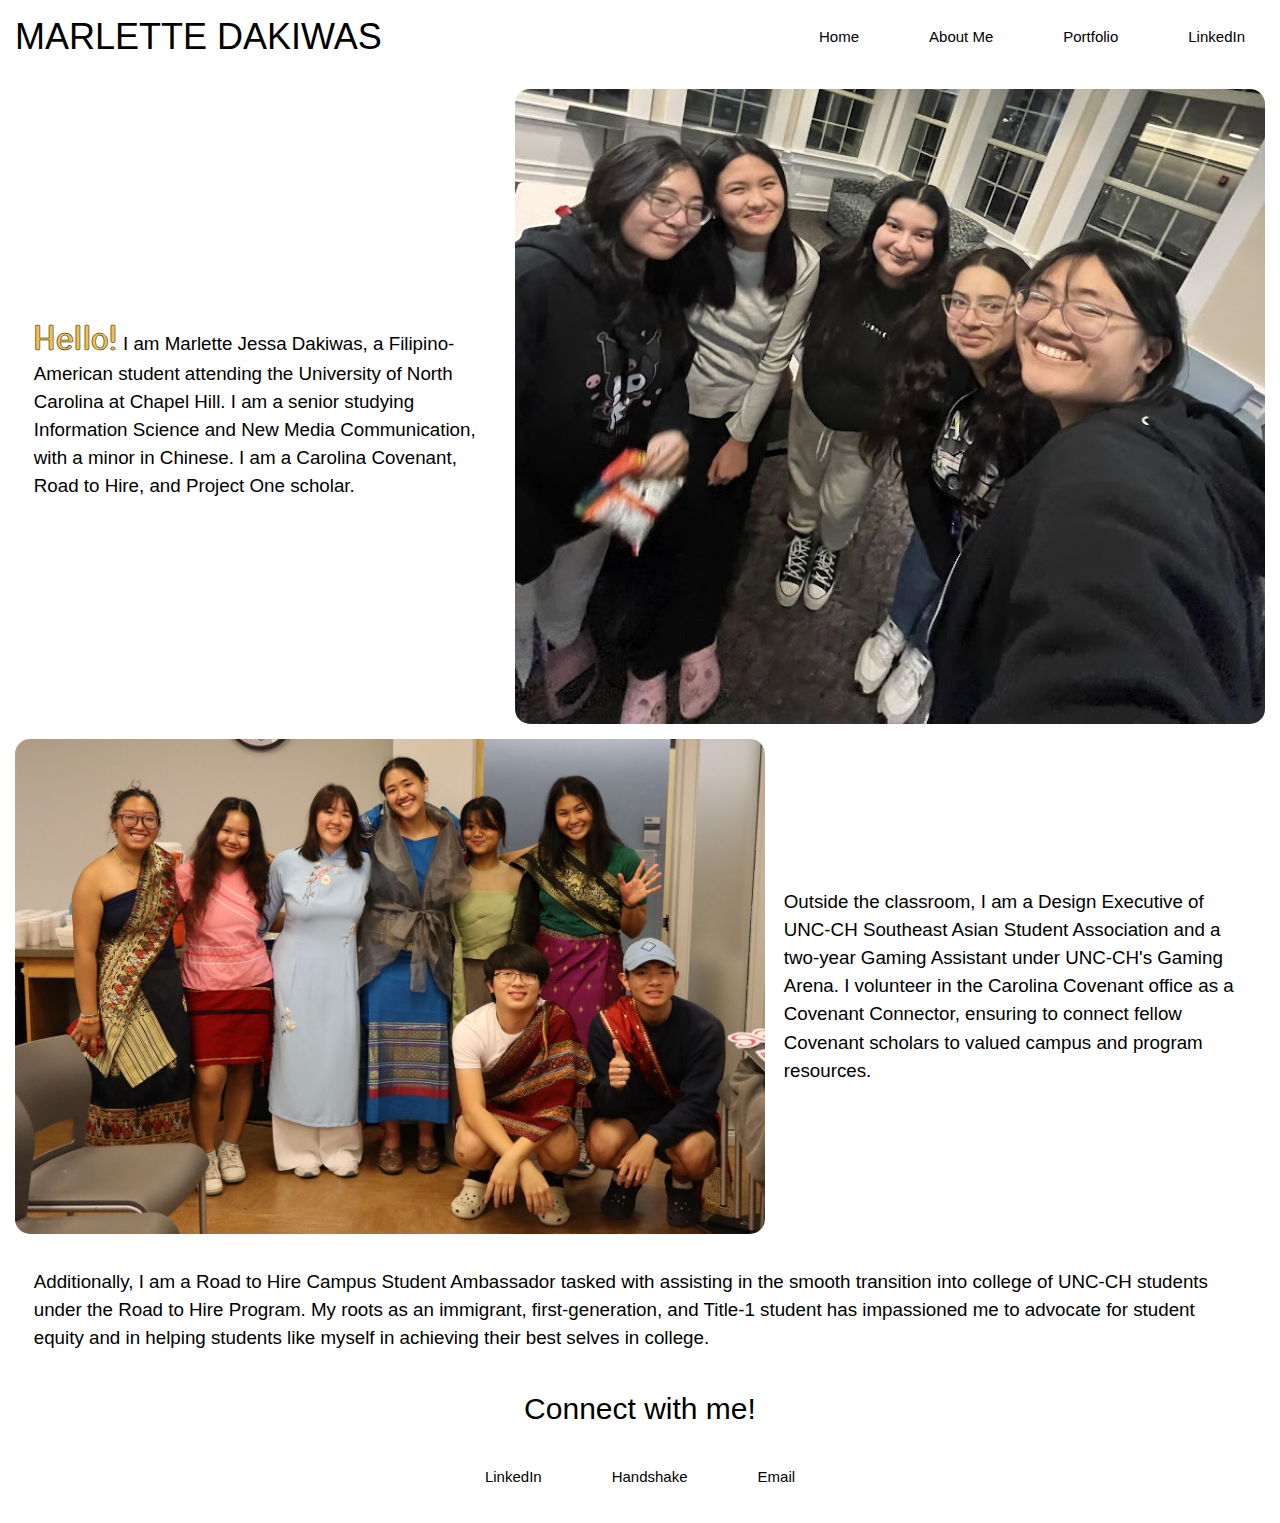
==== pages/aboutme.html @ 0cc44f16 "set-up" ====
<!DOCTYPE html>
<html lang="en">
    <head>
        <meta charset="UTF-8" dir="ltr">
        <meta name="description" content="INLS572">
        <meta name="keywords" content="HTML, CSS, JS">
        <meta name="author" content="Marlette Dakiwas">
        <meta name="viewport" content="width=device-width, initial-scale=1.0">
        <link rel="stylesheet" href="https://www.w3schools.com/w3css/4/w3.css">
        <link rel="stylesheet" href="../default.css">
        <title>About Me</title>
        <style>
            @import url('https://fonts.googleapis.com/css2?family=Yusei+Magic&display=swap');
        </style>
    </head>
    <body id="aboutcss">
        <header>
            <h1 class="logo"><a href="../index.html">MARLETTE DAKIWAS</a></h1>
            <nav>
              <ul>
                <li><a href="../index.html">Home</a></li>
                <li><a href="aboutme.html">About Me</a></li>
                <li><a href="works.html">Portfolio</a></li>
                <li><a href="https://www.linkedin.com/in/mdakiwas">LinkedIn</a></li>
              </ul>
            </nav>
          </header>

        <main>
            <p>
                <span class="textstroke">Hello!</span> I am Marlette Jessa Dakiwas, a Filipino-American student attending the University of North Carolina at Chapel Hill.
                I am a senior studying Information Science and New Media Communication, with a minor in Chinese.
                I am a Carolina Covenant, Road to Hire, and Project One scholar. 
            </p>
            <img src="../Graphics/r2hstuamb.jpeg" alt="Road to Hire Student Ambassador" id="img1">
            <img src="../Graphics/seasa.jpg" alt="SEASA Cultural Wear event" id="img2">
            <p>Outside the classroom, I am a Design Executive of UNC-CH Southeast Asian Student Association and a two-year
                Gaming Assistant under UNC-CH's Gaming Arena.
                I volunteer in the Carolina Covenant office as a Covenant Connector, ensuring to connect fellow Covenant
                scholars to valued campus and program resources.</p>
            <p id="finalp">Additionally, I am a Road to Hire Campus Student Ambassador tasked with assisting in the smooth transition into
                college of UNC-CH students under the Road to Hire Program. My roots as an immigrant, first-generation, and Title-1 student has impassioned me to advocate for student
                equity and in helping students like myself in achieving their best selves in college.</p>
        </main>
        <section id="contacts">
            <h2>Connect with me!</h2>
            <ul>
                <li><a href="https://www.linkedin.com/in/mdakiwas">LinkedIn</a></li>
                <li><a href="https://unc.joinhandshake.com/profiles/31620094">Handshake</a></li>
                <li><a href="https://mail.google.com/mail/u/?authuser=mjessdakiwas@gmail.com">Email</a></li>
            </ul>
        </section>
    </body>
</html>
---- default.css ----
.yusei-magic-regular {
    font-family: "Yusei Magic", sans-serif;
    font-weight: 400;
    font-style: normal;
  }

header {
    background-color: #ffffff;
    display: flex;
    flex-direction: column;
    align-items: center;
    justify-content: space-between;
}

header h1 {
    text-align: center;
}

#logo {
    flex: 1;
}

header ul {
    margin: 0;
    padding: 0;
    display: flex;
    flex-wrap: wrap;
    flex-direction: column;
    align-items: center;
}

header ul li {
    padding: 20px;
    list-style-type: none;
}

a {
    padding: 15px;
    color: black;
    text-decoration: none;
}

#window {
    position: relative;
    width: 100%;
    height: auto;
    object-fit: cover;
    border-radius: 42% 42% 0% 0% / 40% 40% 30% 30%;
}
  
#indexcss img {
    max-width: 100%;
    max-height: 100%;
    margin-top: 1em;
}

#indexcss aside {
    float: none;
    margin-top: 0;
    text-align: center;
    width: 100%;
    max-width: fit-content;
    padding: 25px;
    border-radius: 5px;
    background: rgba(0, 0, 0, 0.5);
    color: #fff; 
    font-size: 2em;
}

#intro-blurb {
    padding: 20px;
    width: 75%;
    border: 2px solid #000000;
    margin-top: 1em;
    margin-bottom: 2em;
}

#intro-blurb h1 {
    font-size: 2.5em;
}

#intro-blurb p {
    margin-bottom: 2em;
}

p {
    font-size: 1.25em;
}

#aboutcss main {
    display: flex;
    flex-wrap: wrap;
    flex-direction: column;
    align-items: center;
    justify-content: center;
    row-gap: 1em;
    margin: 1em;
}

span {
    color: #f3c04d;
    font-family: "Yusei Magic", sans-serif;
    font-size: xx-large;
}

#aboutcss img {
    max-width: 100%;
    height: auto;
    border-radius: 15px;
}

#contacts {
    text-align: center;
}

#contacts h2 {
    margin: 0;
}

#contacts ul {
    margin: 0;
    padding: 0;
    display: flex;
    flex-wrap: wrap;
    flex-direction: column;
    justify-content: center;
    margin: 1em;
}

#contacts li {
    padding: 20px;
    list-style-type: none;
}

#contacts a {
    text-decoration: none;
    color: black;
}

#workscss h1, h2, h3, h4 {
    margin-left: 30px;
}

#projects {
    display: flex;
    flex-direction: row;
    flex-wrap: wrap;
    row-gap: 1.5em;
}

#projects img {
    display: block;
    width: 100%;
    height: auto;
}

#graphics {
    position: relative;
    margin: auto;
    width: 90%;
}

#graphics img {
    width: 100%;
    height: auto;
}

.slides {
    display: none;
}

#indicators {
    display: none;
}

article p {
    color: black;
    margin-bottom: 2em;
}

#projects aside {
    margin: 2em;
}

a.button {
    background-color: #f3c04d;
    border-radius: 60px;
    padding: 15px 30px;
    border: solid black 1px;
}

li a:hover {
    background-color: #f3c04d;
    border: solid black 1px;
    border-radius: 60px;
    text-decoration: none;
}

.center {
    display: block;
    margin-left: auto;
    margin-right: auto;
    text-align: center;
}

.textstroke {
    color: #f3c04d;
    -webkit-text-fill-color: #f3c04d;
    -webkit-text-stroke-width: .5px;
    -webkit-text-stroke-color: rgb(0, 0, 0);
}

@media screen and (min-width: 550px) {
    header ul {
        flex-direction: row;
    }
    #contacts ul {
        flex-direction: row;
    }
}

@media screen and (min-width: 768px) {
    #graphics {
        margin-top: 1em;
        width: 75%;
    }
    #indicators {
        margin-top: 1em;
        margin-left: auto;
        margin-right: auto;
        margin-bottom: 2em;
        overflow-x: scroll;
        display: flex;
        gap: 1em;
        min-height: min-content;
        height: 125px;
        width: 85%;
    }
    .img-ind {
        width: 125px;
        cursor: pointer;
        opacity: 55%;
    }
    .active, .img-ind:hover {
        opacity: 100%;
    }
    .fade {
        animation-name: fade;
        animation-duration: 1.5s;
    }
    @keyframes fade {
        from {opacity: .4}
        to {opacity: 1}
    }
}

@media screen and (min-width: 815px) {
    #indexcss main {
        display: grid;
        grid-template-columns: 45% 20% 35%;
        grid-template-rows: auto;
        align-items: center;
    }
    #window {
        width: auto;
        height: 100vh;
    }
    picture {
        margin-left: 2em;
        grid-column: 1/3;
        grid-row: 1/3;
        z-index: 0;
    }
    #indexcss aside {
        width: auto;
        height: fit-content;
        text-align: right;
        margin-right: .5em;
        grid-column: 2/4;
        grid-row: 1/2;
        z-index: 1;
    }
    #intro-blurb {
        grid-column: 3/4;
        grid-row: 2/3;
        z-index: 2;
    }
    #aboutcss main {
        display: grid;
        grid-template-columns: 40% 20% 40%;
        grid-template-rows: auto;
        align-items: center;
        justify-content: center;
        align-content: center;
        margin: 1em;
    }
    #aboutcss p {
        margin: 1em;
    }
    #finalp {
        grid-column: 1/4;
    }
    #img1 {
        grid-column: 2/4;
        width: 100%;
    }
    #img2 {
        grid-column: 1/3;
    }
    #projects article {
        width: 33%;
        align-items: center;
        justify-items: center;
        text-align: center;
    }
    #projects img {
        width: 75%;
        height: auto;
    }
    #graphics {
        width: 55%;
    }
    #indicators {
        width: 65%;
        height: 150px;
    }
    .img-ind {
        width: 150px;
    }
}

@media screen and (min-width: 896px) {
    header {
        flex-direction: row;
    }
}

@media screen and (min-width: 1050px) {
    #indexcss aside {
        font-size: 2.25em;
    }
    #graphics {
        width: 40%;
    }
}

/* width */
::-webkit-scrollbar {
    width: 10px;
  }
  
  /* Track */
  ::-webkit-scrollbar-track {
    background: #f1f1f1; 
  }
   
  /* Handle */
  ::-webkit-scrollbar-thumb {
    background: #f3c04d; 
  }
  
  /* Handle on hover */
  ::-webkit-scrollbar-thumb:hover {
    background: #624a11; 
  }
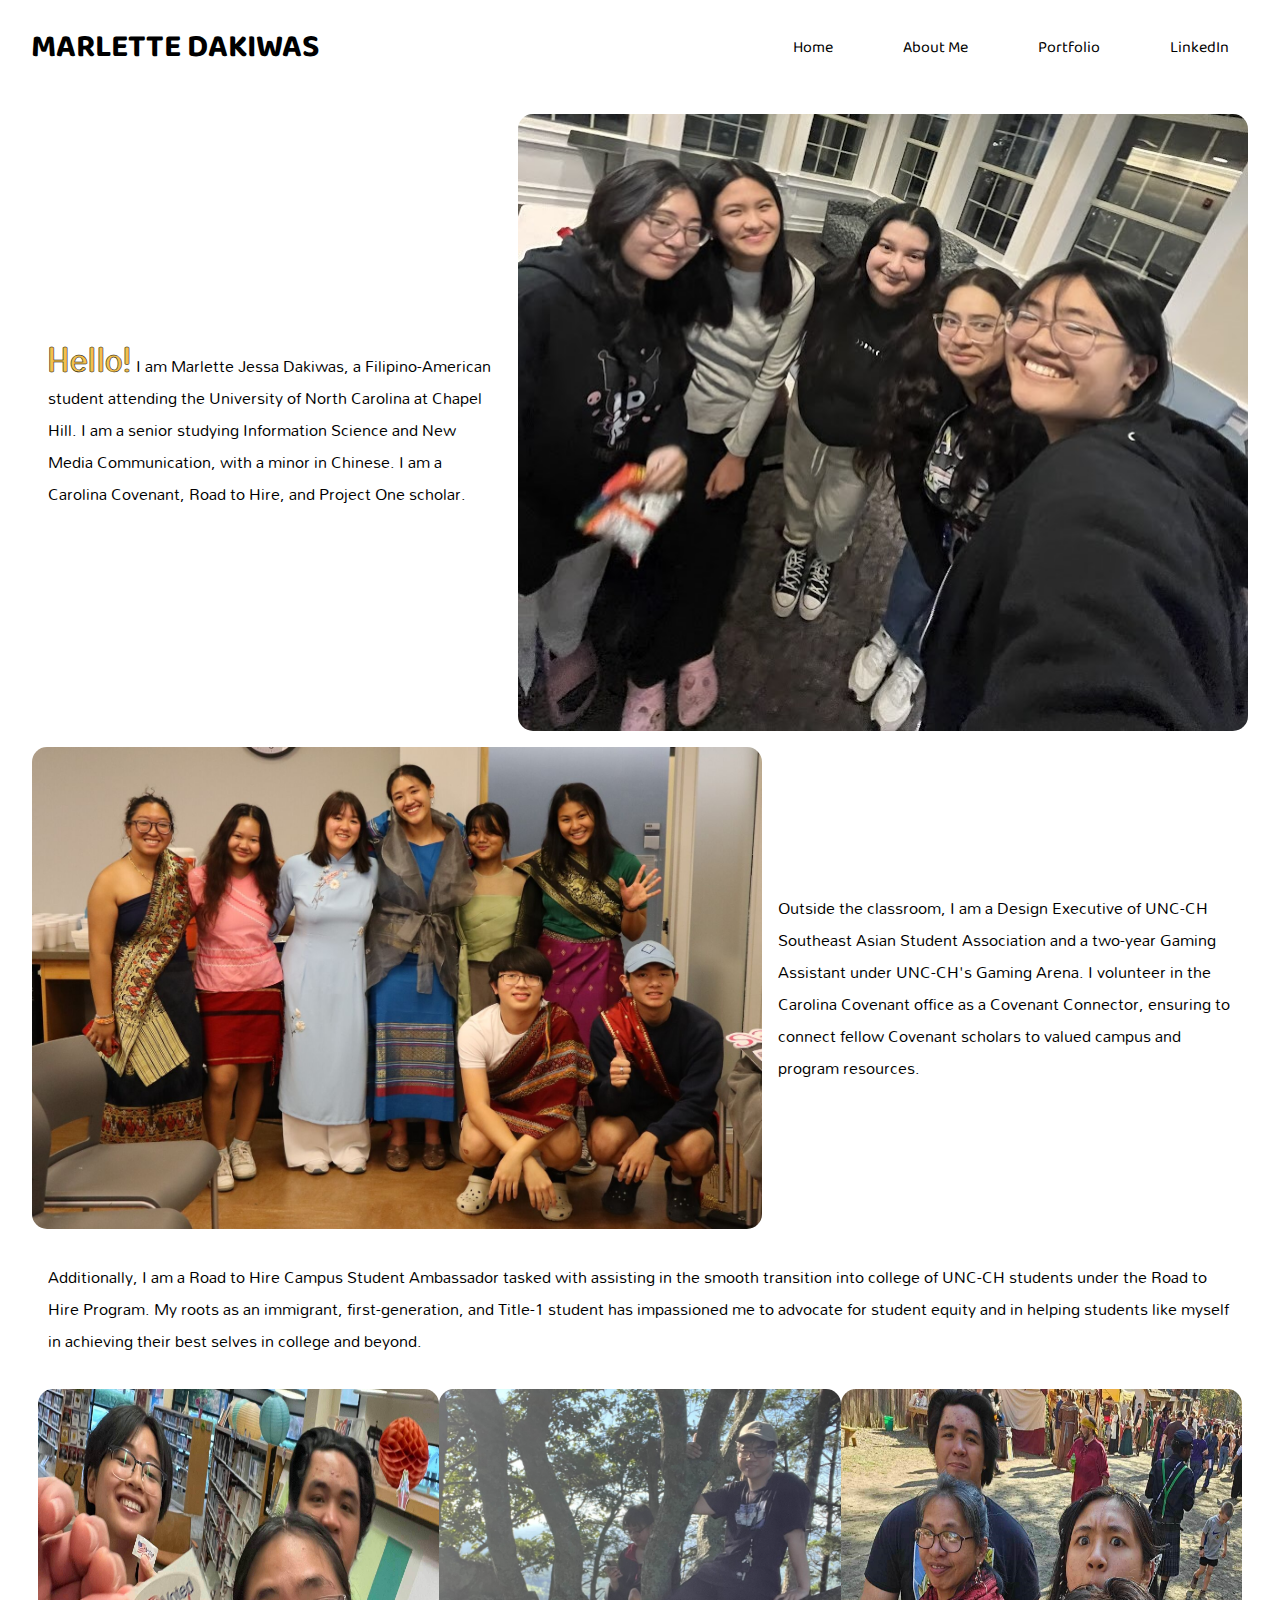
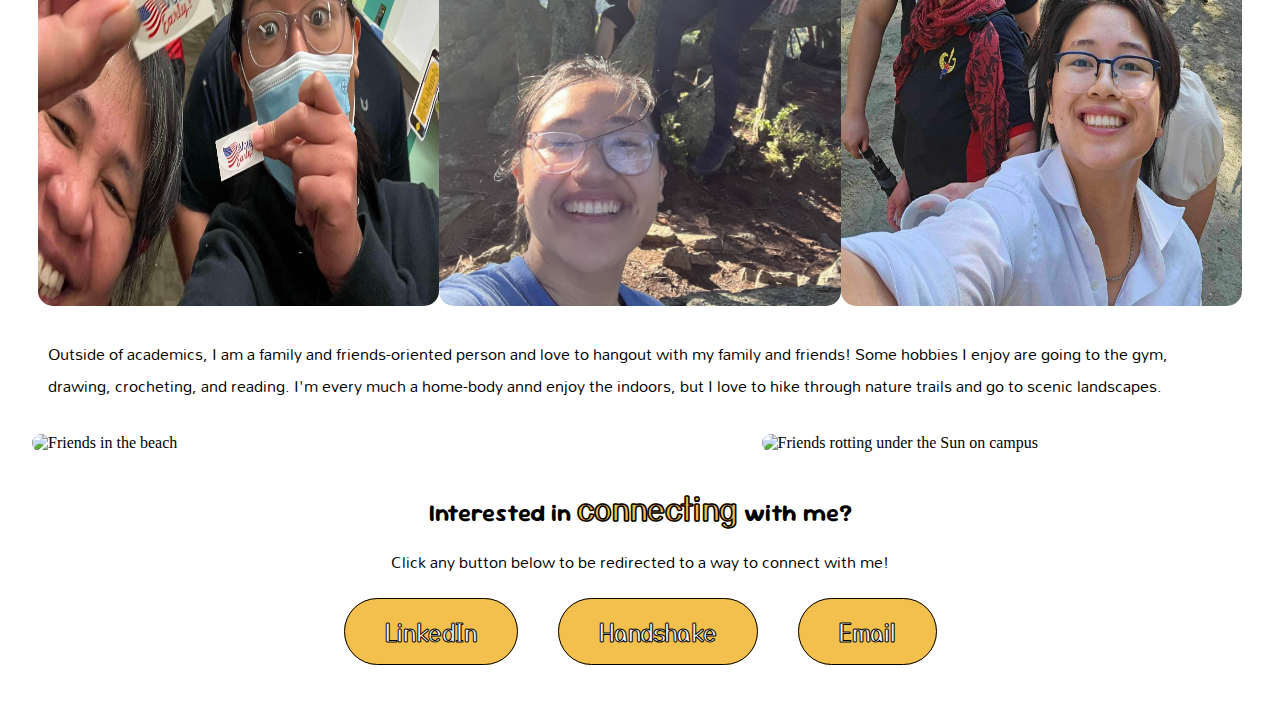
==== commit ac76f118: "update" ====
--- a/pages/aboutme.html
+++ b/pages/aboutme.html
@@ -6,11 +6,10 @@
         <meta name="keywords" content="HTML, CSS, JS">
         <meta name="author" content="Marlette Dakiwas">
         <meta name="viewport" content="width=device-width, initial-scale=1.0">
-        <link rel="stylesheet" href="https://www.w3schools.com/w3css/4/w3.css">
         <link rel="stylesheet" href="../default.css">
         <title>About Me</title>
         <style>
-            @import url('https://fonts.googleapis.com/css2?family=Yusei+Magic&display=swap');
+            @import url('https://fonts.googleapis.com/css2?family=Mandali&family=Sour+Gummy:ital,wght@0,100..900;1,100..900&display=swap&family=Yusei+Magic&display=swap&family=Baloo+Bhaijaan+2:wght@400..800&display=swap');
         </style>
     </head>
     <body id="aboutcss">
@@ -28,7 +27,7 @@
 
         <main>
             <p>
-                <span class="textstroke">Hello!</span> I am Marlette Jessa Dakiwas, a Filipino-American student attending the University of North Carolina at Chapel Hill.
+                <span class="textstroke-yellow">Hello!</span> I am Marlette Jessa Dakiwas, a Filipino-American student attending the University of North Carolina at Chapel Hill.
                 I am a senior studying Information Science and New Media Communication, with a minor in Chinese.
                 I am a Carolina Covenant, Road to Hire, and Project One scholar. 
             </p>
@@ -38,17 +37,28 @@
                 Gaming Assistant under UNC-CH's Gaming Arena.
                 I volunteer in the Carolina Covenant office as a Covenant Connector, ensuring to connect fellow Covenant
                 scholars to valued campus and program resources.</p>
-            <p id="finalp">Additionally, I am a Road to Hire Campus Student Ambassador tasked with assisting in the smooth transition into
+            <p id="p-grid">Additionally, I am a Road to Hire Campus Student Ambassador tasked with assisting in the smooth transition into
                 college of UNC-CH students under the Road to Hire Program. My roots as an immigrant, first-generation, and Title-1 student has impassioned me to advocate for student
-                equity and in helping students like myself in achieving their best selves in college.</p>
+                equity and in helping students like myself in achieving their best selves in college and beyond.</p>
+            <aside id="imgcontainer">
+                <img src="../Graphics/votefam.jpg" alt="Family after voting">
+                <img src="../Graphics/trailfrie.jpg" alt="Friends after a hike">
+                <img src="../Graphics/renfairefam.jpg" alt="Family in the Renaissance Faire">
+            </aside>
+            <p id="p2-grid">Outside of academics, I am a family and friends-oriented person and love to hangout with my family and friends! Some hobbies I enjoy are going to the gym, drawing, crocheting, and reading.
+                I'm every much a home-body annd enjoy the indoors, but I love to hike through nature trails and go to scenic landscapes.</p>
+            <img src="../graphics/beachfre.jpg" alt="Friends in the beach" id="img3">
+            <img src="../graphics/frie.jpg" alt="Friends rotting under the Sun on campus" id="img4">
         </main>
+
         <section id="contacts">
-            <h2>Connect with me!</h2>
-            <ul>
-                <li><a href="https://www.linkedin.com/in/mdakiwas">LinkedIn</a></li>
-                <li><a href="https://unc.joinhandshake.com/profiles/31620094">Handshake</a></li>
-                <li><a href="https://mail.google.com/mail/u/?authuser=mjessdakiwas@gmail.com">Email</a></li>
-            </ul>
+            <h2>Interested in <span class="textstroke-yellow">connecting</span> with me?</h2>
+                <p>Click any button below to be redirected to a way to connect with me!</p>
+                <ul>
+                    <li><a href="https://www.linkedin.com/in/mdakiwas" class="button">LinkedIn</a></li>
+                    <li><a href="https://unc.joinhandshake.com/profiles/31620094" class="button">Handshake</a></li>
+                    <li><a href="https://mail.google.com/mail/u/?authuser=mjessdakiwas@gmail.com" class="button">Email</a></li>
+                </ul>
         </section>
     </body>
 </html>--- a/default.css
+++ b/default.css
@@ -2,7 +2,35 @@
     font-family: "Yusei Magic", sans-serif;
     font-weight: 400;
     font-style: normal;
+}
+
+.sour-gummy-regular {
+    font-family: "Sour Gummy", sans-serif;
+    font-optical-sizing: auto;
+    font-weight: 400;
+    font-style: normal;
+    font-variation-settings: "wdth" 100;
+}
+
+.mandali-regular {
+    font-family: "Mandali", sans-serif;
+    font-weight: 400;
+    font-style: normal;
+}  
+
+.baloo-bhaijaan-2-regular {
+    font-family: "Baloo Bhaijaan 2", sans-serif;
+    font-optical-sizing: auto;
+    font-weight: 400;
+    font-style: normal;
   }
+
+body {
+    margin-top: 0;
+    margin-bottom: 1em;
+    margin-left: 1em;
+    margin-right: 1em;
+}
 
 header {
     background-color: #ffffff;
@@ -14,10 +42,9 @@
 
 header h1 {
     text-align: center;
-}
-
-#logo {
     flex: 1;
+    font-family: "Baloo Bhaijaan 2", sans-serif;
+    font-size: 2em;
 }
 
 header ul {
@@ -32,6 +59,7 @@
 header ul li {
     padding: 20px;
     list-style-type: none;
+    font-family: "Baloo Bhaijaan 2", sans-serif;
 }
 
 a {
@@ -64,27 +92,29 @@
     border-radius: 5px;
     background: rgba(0, 0, 0, 0.5);
     color: #fff; 
+    font-size: 1.5em;
+    font-family: "Mandali", sans-serif;
+}
+
+#intro-blurb {
+    padding: 10px, 20px, 20px, 20px;
+    width: 85%;
+    margin-top: 1em;
+    margin-bottom: 4em;
+}
+
+#intro-blurb h1 {
+    font-family: "Sour Gummy", sans-serif;
     font-size: 2em;
 }
 
-#intro-blurb {
-    padding: 20px;
-    width: 75%;
-    border: 2px solid #000000;
-    margin-top: 1em;
-    margin-bottom: 2em;
-}
-
-#intro-blurb h1 {
-    font-size: 2.5em;
-}
-
-#intro-blurb p {
-    margin-bottom: 2em;
+#resumebutton {
+    margin-top: 3em;
 }
 
 p {
-    font-size: 1.25em;
+    font-family: "Mandali", sans-serif;
+    font-size: 1em;
 }
 
 #aboutcss main {
@@ -94,7 +124,7 @@
     align-items: center;
     justify-content: center;
     row-gap: 1em;
-    margin: 1em;
+    margin: .5em;
 }
 
 span {
@@ -109,12 +139,21 @@
     border-radius: 15px;
 }
 
+#imgcontainer {
+    display: flex;
+    flex-direction: column;
+    justify-content: center;
+}
+
 #contacts {
     text-align: center;
+    margin-top: 2em;
+    margin-bottom: 3em;
 }
 
 #contacts h2 {
     margin: 0;
+    font-family: "Sour Gummy", sans-serif;
 }
 
 #contacts ul {
@@ -137,18 +176,30 @@
     color: black;
 }
 
-#workscss h1, h2, h3, h4 {
-    margin-left: 30px;
-}
-
-#projects {
-    display: flex;
-    flex-direction: row;
+#workscss h1 {
+    text-align: center;
+}
+
+.card {
+    display: flex;
+    flex-direction: column;
+}
+
+.card aside {
+    margin: 1em;
+    display: flex;
+    flex-direction: column;
+    text-align: center;
+}
+
+#projects, #websites {
+    display: flex;
+    flex-direction: column;
     flex-wrap: wrap;
     row-gap: 1.5em;
 }
 
-#projects img {
+#workscss img {
     display: block;
     width: 100%;
     height: auto;
@@ -169,31 +220,61 @@
     display: none;
 }
 
+#slidesbutton-left, #slidesbutton-right {
+    position: absolute;
+    top: 50%;
+    transform: translateY(-50%);
+    background-color: #f3c04d;
+    border: black 1px solid;
+    border-radius: 10px;
+    color: white;
+    font-size: 1.5em;
+    width: 2em;
+    height: 2em;
+    z-index: 1;
+    cursor: pointer;
+}
+
+#slidesbutton-left.hover, #slidesbutton-right.hover {
+    background-color: #624a11;
+}
+
+#slidesbutton-left {
+    left: 0;
+}
+
+#slidesbutton-right {
+    right: 0;
+}
+
 #indicators {
     display: none;
 }
 
-article p {
-    color: black;
-    margin-bottom: 2em;
-}
-
-#projects aside {
-    margin: 2em;
-}
-
-a.button {
-    background-color: #f3c04d;
-    border-radius: 60px;
-    padding: 15px 30px;
-    border: solid black 1px;
-}
-
-li a:hover {
+nav a:hover {
     background-color: #f3c04d;
     border: solid black 1px;
     border-radius: 60px;
+    text-decoration: none; 
+}
+
+a.button {
+    color: black;
     text-decoration: none;
+    background-color: #f3c04d;
+    border-radius: 60px;
+    padding: 15px 40px;
+    border: solid black 1px;
+    font-size: 1.5em;
+    font-family: "Yusei Magic", sans-serif;
+    -webkit-text-fill-color: #f7f7f7;
+    -webkit-text-stroke-width: 1px;
+    -webkit-text-stroke-color: rgb(0, 0, 0);
+}
+
+a.button:hover {
+    background-color: #624a11;
+    text-decoration: none; 
 }
 
 .center {
@@ -203,13 +284,27 @@
     text-align: center;
 }
 
-.textstroke {
+.textstroke-yellow {
     color: #f3c04d;
     -webkit-text-fill-color: #f3c04d;
     -webkit-text-stroke-width: .5px;
     -webkit-text-stroke-color: rgb(0, 0, 0);
 }
 
+.textstroke-lilac {
+    color: #d773a2;
+    -webkit-text-fill-color: #d773a2;
+    -webkit-text-stroke-width: .5px;
+    -webkit-text-stroke-color: #000000;
+}
+
+.textstroke-bluegreen {
+    color: #07bb9c;
+    -webkit-text-fill-color: #07bb9c;
+    -webkit-text-stroke-width: .5px;
+    -webkit-text-stroke-color: #000000;
+}
+
 @media screen and (min-width: 550px) {
     header ul {
         flex-direction: row;
@@ -220,6 +315,20 @@
 }
 
 @media screen and (min-width: 768px) {
+    #imgcontainer {
+        flex-direction: row;
+    }
+    #imgcontainer img {
+        width: 33%;
+    }
+    #projects, #websites {
+        flex-direction: row;
+        flex-wrap: wrap;
+        justify-content: space-between;
+    }
+    .card {
+        width: 49%;
+    }
     #graphics {
         margin-top: 1em;
         width: 75%;
@@ -297,8 +406,14 @@
     #aboutcss p {
         margin: 1em;
     }
-    #finalp {
+    #imgcontainer {
+        grid-area: 4 / 1 / 5 / 4;
+    }
+    #p-grid {
         grid-column: 1/4;
+    }
+    #p2-grid {
+        grid-area: 5 / 1 / 6 / 4;
     }
     #img1 {
         grid-column: 2/4;
@@ -306,6 +421,12 @@
     }
     #img2 {
         grid-column: 1/3;
+    }
+    #img3 {
+        grid-column: 1/3;
+    }
+    #img4 {
+        grid-column: 3/4;
     }
     #projects article {
         width: 33%;
@@ -332,6 +453,9 @@
 @media screen and (min-width: 896px) {
     header {
         flex-direction: row;
+    }
+    header h1 {
+        text-align: left;
     }
 }
 
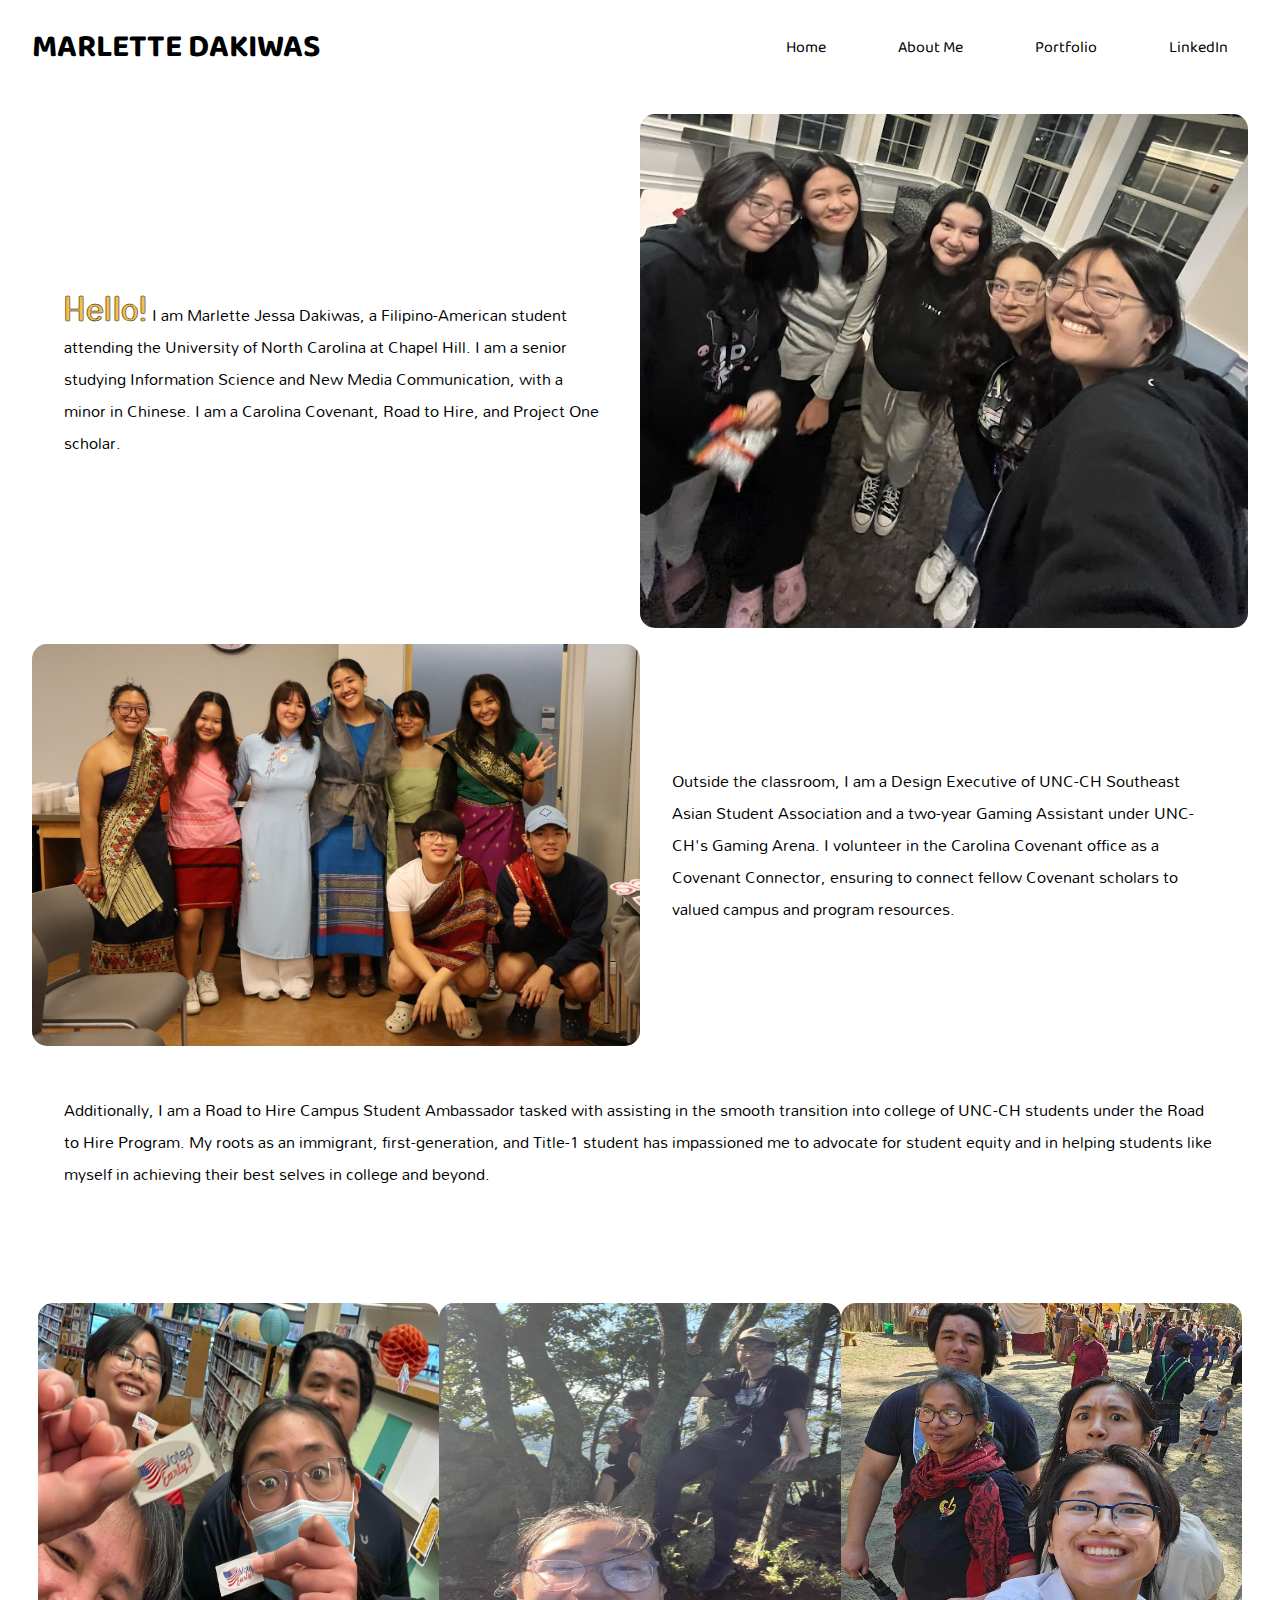
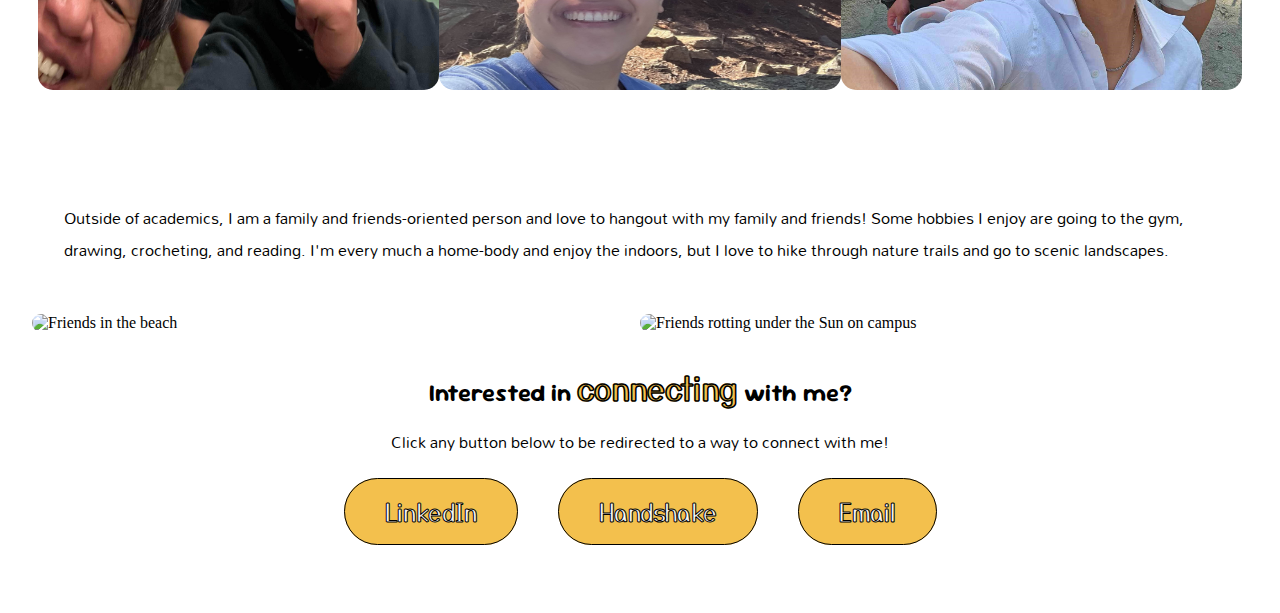
==== commit 115d59c7: "update" ====
--- a/pages/aboutme.html
+++ b/pages/aboutme.html
@@ -26,18 +26,18 @@
           </header>
 
         <main>
-            <p>
+            <p id="p1">
                 <span class="textstroke-yellow">Hello!</span> I am Marlette Jessa Dakiwas, a Filipino-American student attending the University of North Carolina at Chapel Hill.
                 I am a senior studying Information Science and New Media Communication, with a minor in Chinese.
                 I am a Carolina Covenant, Road to Hire, and Project One scholar. 
             </p>
             <img src="../Graphics/r2hstuamb.jpeg" alt="Road to Hire Student Ambassador" id="img1">
             <img src="../Graphics/seasa.jpg" alt="SEASA Cultural Wear event" id="img2">
-            <p>Outside the classroom, I am a Design Executive of UNC-CH Southeast Asian Student Association and a two-year
+            <p id="p2">Outside the classroom, I am a Design Executive of UNC-CH Southeast Asian Student Association and a two-year
                 Gaming Assistant under UNC-CH's Gaming Arena.
                 I volunteer in the Carolina Covenant office as a Covenant Connector, ensuring to connect fellow Covenant
                 scholars to valued campus and program resources.</p>
-            <p id="p-grid">Additionally, I am a Road to Hire Campus Student Ambassador tasked with assisting in the smooth transition into
+            <p id="p3">Additionally, I am a Road to Hire Campus Student Ambassador tasked with assisting in the smooth transition into
                 college of UNC-CH students under the Road to Hire Program. My roots as an immigrant, first-generation, and Title-1 student has impassioned me to advocate for student
                 equity and in helping students like myself in achieving their best selves in college and beyond.</p>
             <aside id="imgcontainer">
@@ -45,8 +45,8 @@
                 <img src="../Graphics/trailfrie.jpg" alt="Friends after a hike">
                 <img src="../Graphics/renfairefam.jpg" alt="Family in the Renaissance Faire">
             </aside>
-            <p id="p2-grid">Outside of academics, I am a family and friends-oriented person and love to hangout with my family and friends! Some hobbies I enjoy are going to the gym, drawing, crocheting, and reading.
-                I'm every much a home-body annd enjoy the indoors, but I love to hike through nature trails and go to scenic landscapes.</p>
+            <p id="p4">Outside of academics, I am a family and friends-oriented person and love to hangout with my family and friends! Some hobbies I enjoy are going to the gym, drawing, crocheting, and reading.
+                I'm every much a home-body and enjoy the indoors, but I love to hike through nature trails and go to scenic landscapes.</p>
             <img src="../graphics/beachfre.jpg" alt="Friends in the beach" id="img3">
             <img src="../graphics/frie.jpg" alt="Friends rotting under the Sun on campus" id="img4">
         </main>
--- a/default.css
+++ b/default.css
@@ -56,16 +56,25 @@
     align-items: center;
 }
 
-header ul li {
+header li {
     padding: 20px;
     list-style-type: none;
     font-family: "Baloo Bhaijaan 2", sans-serif;
 }
 
-a {
+header a {
     padding: 15px;
     color: black;
     text-decoration: none;
+    border: solid transparent 1px;
+    box-sizing: border-box;
+}
+
+nav a:hover {
+    background-color: #f3c04d;
+    border: solid black 1px;
+    border-radius: 60px;
+    text-decoration: none; 
 }
 
 #window {
@@ -127,10 +136,8 @@
     margin: .5em;
 }
 
-span {
-    color: #f3c04d;
-    font-family: "Yusei Magic", sans-serif;
-    font-size: xx-large;
+#aboutcss main p {
+    margin: 2em;
 }
 
 #aboutcss img {
@@ -148,7 +155,7 @@
 #contacts {
     text-align: center;
     margin-top: 2em;
-    margin-bottom: 3em;
+    margin-bottom: 4em;
 }
 
 #contacts h2 {
@@ -251,13 +258,6 @@
     display: none;
 }
 
-nav a:hover {
-    background-color: #f3c04d;
-    border: solid black 1px;
-    border-radius: 60px;
-    text-decoration: none; 
-}
-
 a.button {
     color: black;
     text-decoration: none;
@@ -284,6 +284,12 @@
     text-align: center;
 }
 
+span {
+    color: #f3c04d;
+    font-family: "Yusei Magic", sans-serif;
+    font-size: xx-large;
+}
+
 .textstroke-yellow {
     color: #f3c04d;
     -webkit-text-fill-color: #f3c04d;
@@ -317,6 +323,7 @@
 @media screen and (min-width: 768px) {
     #imgcontainer {
         flex-direction: row;
+        height: 75%;
     }
     #imgcontainer img {
         width: 33%;
@@ -396,7 +403,7 @@
     }
     #aboutcss main {
         display: grid;
-        grid-template-columns: 40% 20% 40%;
+        grid-template-columns: 1fr 1fr 1fr 1fr;
         grid-template-rows: auto;
         align-items: center;
         justify-content: center;
@@ -407,16 +414,22 @@
         margin: 1em;
     }
     #imgcontainer {
-        grid-area: 4 / 1 / 5 / 4;
-    }
-    #p-grid {
-        grid-column: 1/4;
-    }
-    #p2-grid {
-        grid-area: 5 / 1 / 6 / 4;
+        grid-area: 4 / 1 / 5 / 5;
+    }
+    #p1 {
+        grid-column: 1/3;
+    }
+    #p2 {
+        grid-column: 3/5;
+    }
+    #p3 {
+        grid-column: 1/5;
+    }
+    #p4 {
+        grid-area: 5 / 1 / 6 / 5;
     }
     #img1 {
-        grid-column: 2/4;
+        grid-column: 3/5;
         width: 100%;
     }
     #img2 {
@@ -426,7 +439,7 @@
         grid-column: 1/3;
     }
     #img4 {
-        grid-column: 3/4;
+        grid-column: 3/5;
     }
     #projects article {
         width: 33%;
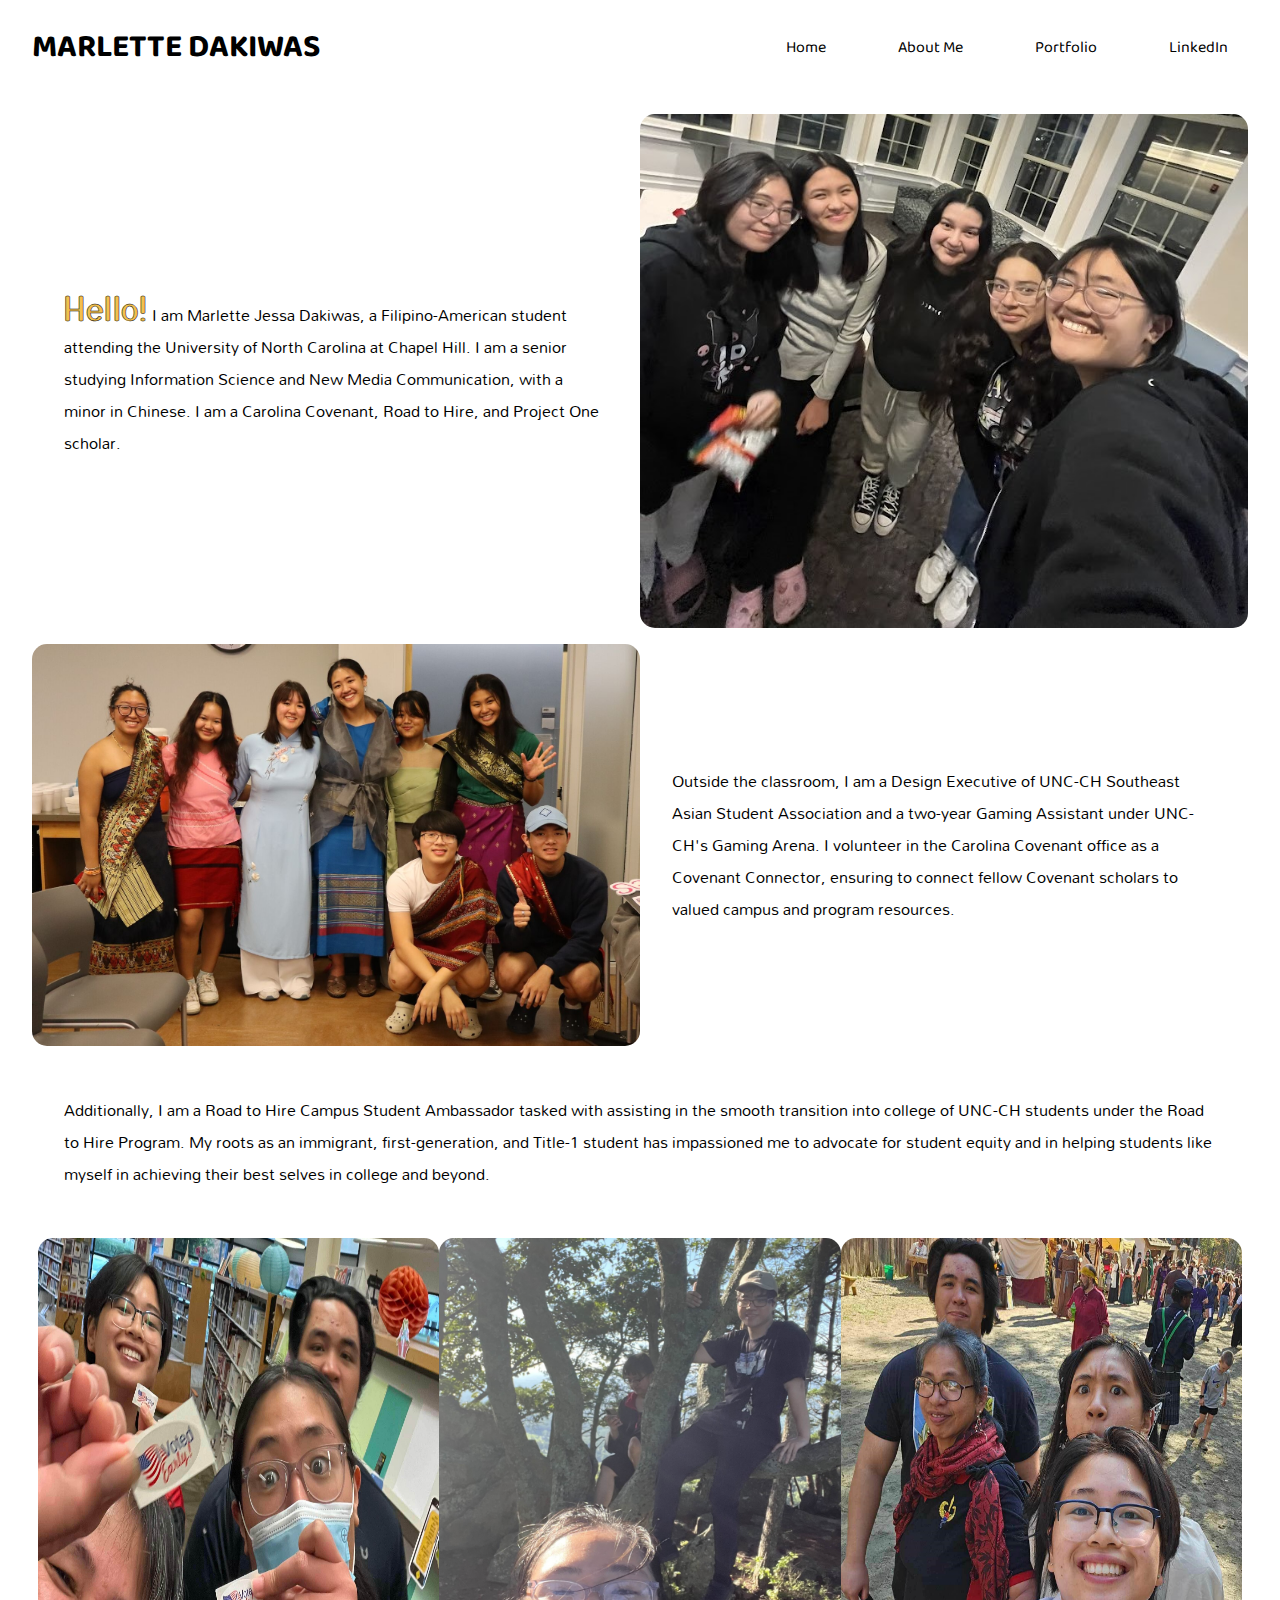
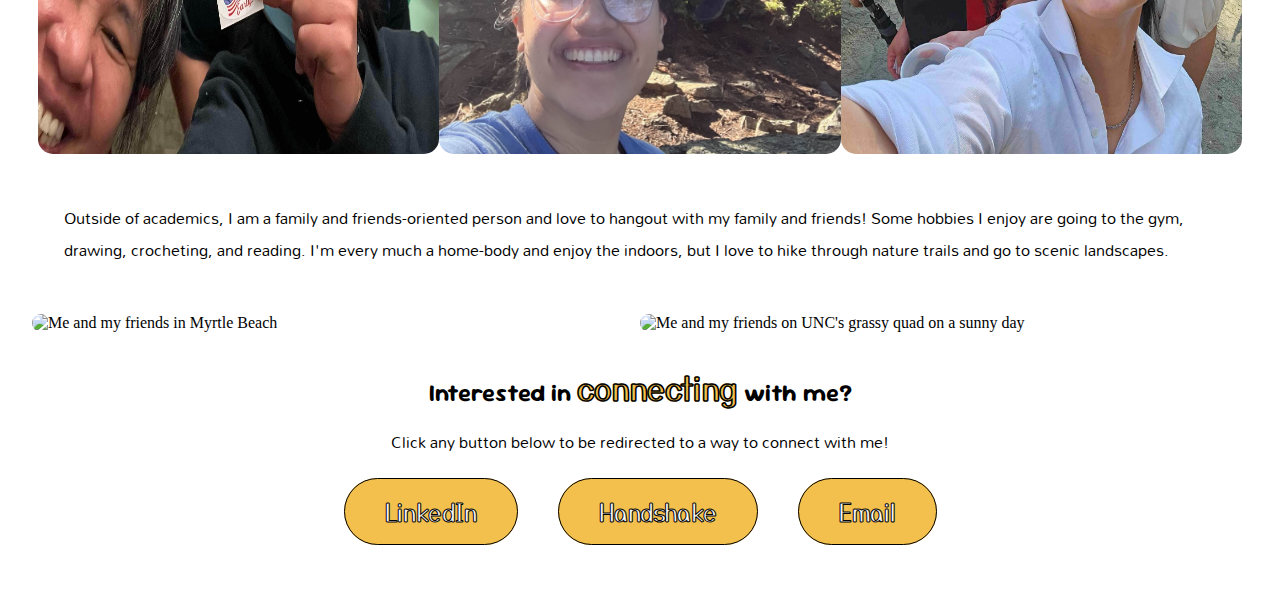
==== commit 4448d1a2: "alt text changes" ====
--- a/pages/aboutme.html
+++ b/pages/aboutme.html
@@ -47,8 +47,8 @@
             </aside>
             <p id="p4">Outside of academics, I am a family and friends-oriented person and love to hangout with my family and friends! Some hobbies I enjoy are going to the gym, drawing, crocheting, and reading.
                 I'm every much a home-body and enjoy the indoors, but I love to hike through nature trails and go to scenic landscapes.</p>
-            <img src="../graphics/beachfre.jpg" alt="Friends in the beach" id="img3">
-            <img src="../graphics/frie.jpg" alt="Friends rotting under the Sun on campus" id="img4">
+            <img src="../graphics/beachfre.jpg" alt="Me and my friends in Myrtle Beach" id="img3">
+            <img src="../graphics/frie.jpg" alt="Me and my friends on UNC's grassy quad on a sunny day" id="img4">
         </main>
 
         <section id="contacts">
--- a/default.css
+++ b/default.css
@@ -323,7 +323,6 @@
 @media screen and (min-width: 768px) {
     #imgcontainer {
         flex-direction: row;
-        height: 75%;
     }
     #imgcontainer img {
         width: 33%;
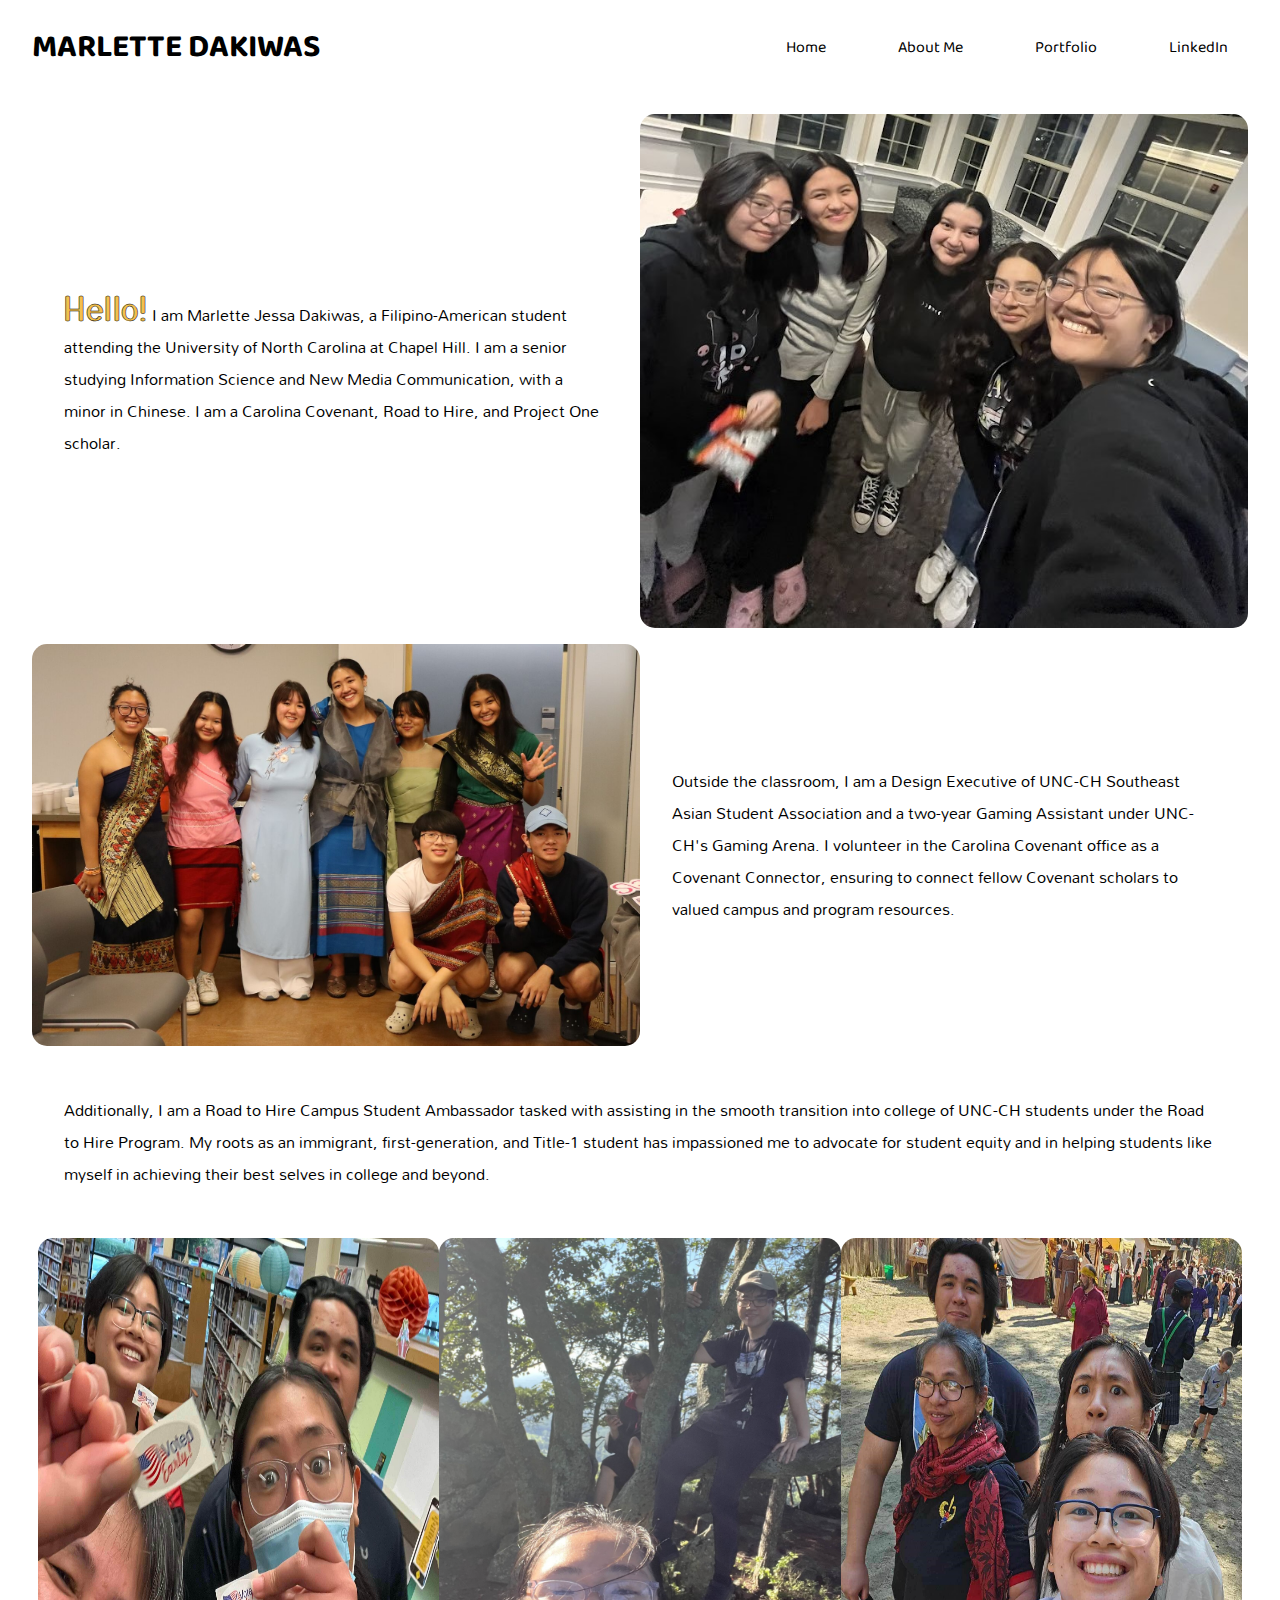
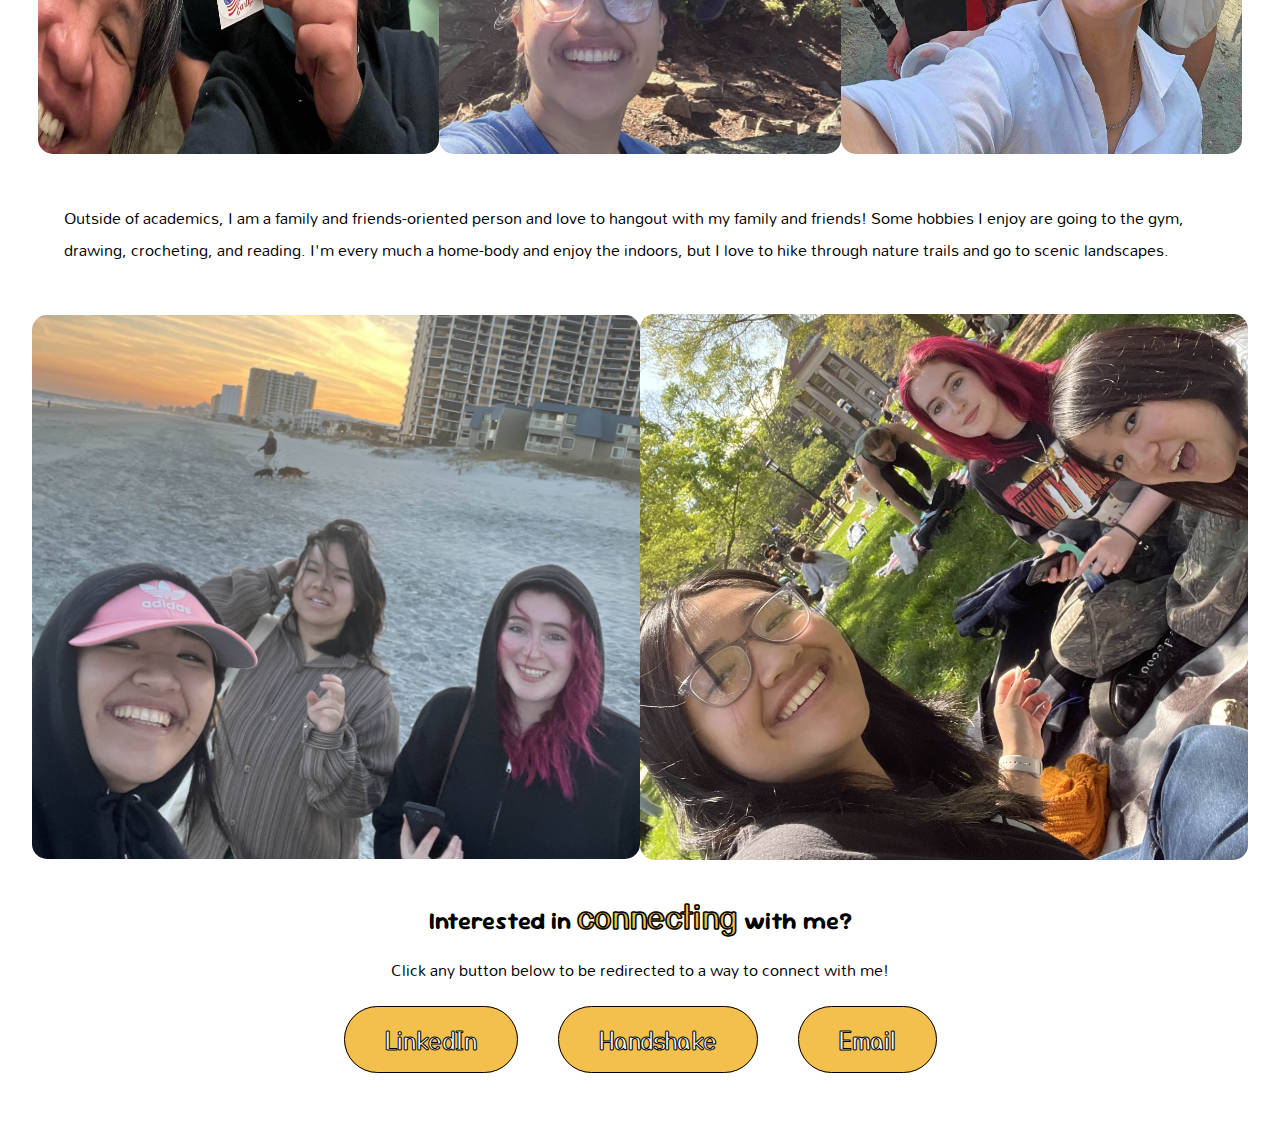
==== commit b1e6e29c: "img link" ====
--- a/pages/aboutme.html
+++ b/pages/aboutme.html
@@ -47,8 +47,8 @@
             </aside>
             <p id="p4">Outside of academics, I am a family and friends-oriented person and love to hangout with my family and friends! Some hobbies I enjoy are going to the gym, drawing, crocheting, and reading.
                 I'm every much a home-body and enjoy the indoors, but I love to hike through nature trails and go to scenic landscapes.</p>
-            <img src="../graphics/beachfre.jpg" alt="Me and my friends in Myrtle Beach" id="img3">
-            <img src="../graphics/frie.jpg" alt="Me and my friends on UNC's grassy quad on a sunny day" id="img4">
+            <img src="../Graphics/beachfre.jpg" alt="Me and my friends in Myrtle Beach" id="img3">
+            <img src="../Graphics/frie.jpg" alt="Me and my friends on UNC's grassy quad on a sunny day" id="img4">
         </main>
 
         <section id="contacts">
